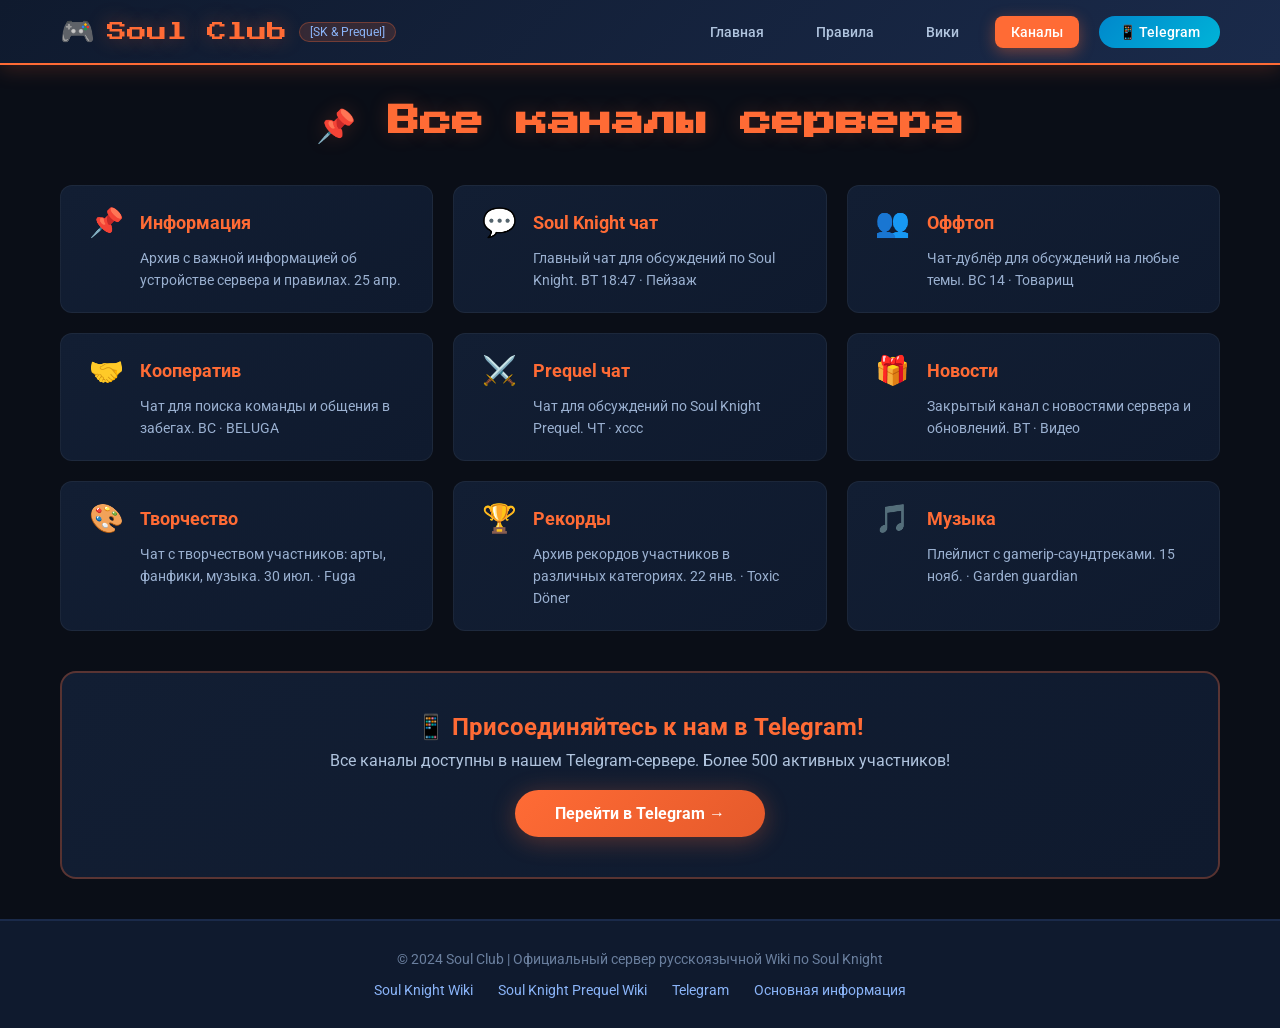
==== channels.html @ d9c72de7 "Add files via upload" ====
<!DOCTYPE html>
<html lang="ru">
<head>
    <meta charset="UTF-8">
    <meta name="viewport" content="width=device-width, initial-scale=1.0">
    <title>Soul Club - Каналы</title>
    <link rel="preconnect" href="https://fonts.googleapis.com">
    <link rel="preconnect" href="https://fonts.gstatic.com" crossorigin>
    <link href="https://fonts.googleapis.com/css2?family=Press+Start+2P&family=Roboto:wght@300;400;700&display=swap" rel="stylesheet">
    <link rel="stylesheet" href="style.css">
</head>
<body>
    <nav class="navbar">
        <div class="nav-container">
            <div class="nav-logo">
                <span class="logo-icon">🎮</span>
                <span class="logo-text">Soul Club</span>
                <span class="logo-sub">[SK & Prequel]</span>
            </div>
            <ul class="nav-menu">
                <li><a href="index.html" class="nav-link">Главная</a></li>
                <li><a href="rules.html" class="nav-link">Правила</a></li>
                <li><a href="wiki.html" class="nav-link">Вики</a></li>
                <li><a href="channels.html" class="nav-link active">Каналы</a></li>
                <li><a href="https://t.me/soul_knight_club" target="_blank" class="nav-link telegram-link">📱 Telegram</a></li>
            </ul>
        </div>
    </nav>

    <main>
        <div class="channels-page">
            <div class="container">
                <h1 class="page-title">📌 Все каналы сервера</h1>
                
                <div class="channels-list">
                    <a href="https://t.me/soul_knight_club/34295" target="_blank" class="channel-card">
                        <div class="channel-header">
                            <span class="channel-emoji">📌</span>
                            <h3>Информация</h3>
                        </div>
                        <p>Архив с важной информацией об устройстве сервера и правилах. 25 апр.</p>
                    </a>

                    <a href="https://t.me/soul_knight_club/1" target="_blank" class="channel-card">
                        <div class="channel-header">
                            <span class="channel-emoji">💬</span>
                            <h3>Soul Knight чат</h3>
                        </div>
                        <p>Главный чат для обсуждений по Soul Knight. ВТ 18:47 · Пейзаж</p>
                    </a>

                    <a href="https://t.me/soul_knight_club/34290" target="_blank" class="channel-card">
                        <div class="channel-header">
                            <span class="channel-emoji">👥</span>
                            <h3>Оффтоп</h3>
                        </div>
                        <p>Чат-дублёр для обсуждений на любые темы. ВС 14 · Товарищ</p>
                    </a>

                    <a href="https://t.me/soul_knight_club/34321" target="_blank" class="channel-card">
                        <div class="channel-header">
                            <span class="channel-emoji">🤝</span>
                            <h3>Кооператив</h3>
                        </div>
                        <p>Чат для поиска команды и общения в забегах. ВС · BELUGA</p>
                    </a>

                    <a href="https://t.me/soul_knight_club/70104" target="_blank" class="channel-card">
                        <div class="channel-header">
                            <span class="channel-emoji">⚔️</span>
                            <h3>Prequel чат</h3>
                        </div>
                        <p>Чат для обсуждений по Soul Knight Prequel. ЧТ · хссс</p>
                    </a>

                    <a href="https://t.me/soul_knight_club/43738" target="_blank" class="channel-card">
                        <div class="channel-header">
                            <span class="channel-emoji">🎁</span>
                            <h3>Новости</h3>
                        </div>
                        <p>Закрытый канал с новостями сервера и обновлений. ВТ · Видео</p>
                    </a>

                    <a href="https://t.me/soul_knight_club/34453" target="_blank" class="channel-card">
                        <div class="channel-header">
                            <span class="channel-emoji">🎨</span>
                            <h3>Творчество</h3>
                        </div>
                        <p>Чат с творчеством участников: арты, фанфики, музыка. 30 июл. · Fuga</p>
                    </a>

                    <a href="https://t.me/soul_knight_club/34344" target="_blank" class="channel-card">
                        <div class="channel-header">
                            <span class="channel-emoji">🏆</span>
                            <h3>Рекорды</h3>
                        </div>
                        <p>Архив рекордов участников в различных категориях. 22 янв. · Toxic Döner</p>
                    </a>

                    <a href="https://t.me/soul_knight_club/34315" target="_blank" class="channel-card">
                        <div class="channel-header">
                            <span class="channel-emoji">🎵</span>
                            <h3>Музыка</h3>
                        </div>
                        <p>Плейлист с gamerip-саундтреками. 15 нояб. · Garden guardian</p>
                    </a>
                </div>

                <div class="telegram-invite">
                    <h2>📱 Присоединяйтесь к нам в Telegram!</h2>
                    <p>Все каналы доступны в нашем Telegram-сервере. Более 500 активных участников!</p>
                    <a href="https://t.me/soul_knight_club" target="_blank" class="btn-primary">Перейти в Telegram →</a>
                </div>
            </div>
        </div>
    </main>

    <footer class="footer">
        <div class="footer-content">
            <p>© 2024 Soul Club | Официальный сервер русскоязычной Wiki по Soul Knight</p>
            <div class="footer-links">
                <a href="https://soul-knight.fandom.com/ru" target="_blank">Soul Knight Wiki</a>
                <a href="https://soul-knight-prequel.fandom.com/ru" target="_blank">Soul Knight Prequel Wiki</a>
                <a href="https://t.me/soul_knight_club" target="_blank">Telegram</a>
                <a href="https://t.me/soul_knight_club/34295" target="_blank">Основная информация</a>
            </div>
        </div>
    </footer>
</body>
</html>
---- style.css ----
* {
    margin: 0;
    padding: 0;
    box-sizing: border-box;
}

body {
    font-family: 'Roboto', sans-serif;
    background: #0a0e17;
    color: #e0e0e0;
    min-height: 100vh;
    display: flex;
    flex-direction: column;
}

.container {
    max-width: 1200px;
    margin: 0 auto;
    padding: 0 20px;
}

/* ===== NAVBAR ===== */
.navbar {
    background: linear-gradient(135deg, #0f1a2e 0%, #1a2a4a 100%);
    padding: 15px 0;
    border-bottom: 2px solid #ff6b35;
    position: sticky;
    top: 0;
    z-index: 1000;
    box-shadow: 0 4px 20px rgba(255, 107, 53, 0.2);
}

.nav-container {
    max-width: 1200px;
    margin: 0 auto;
    padding: 0 20px;
    display: flex;
    justify-content: space-between;
    align-items: center;
    flex-wrap: wrap;
}

.nav-logo {
    display: flex;
    align-items: center;
    gap: 12px;
}

.logo-icon {
    font-size: 28px;
}

.logo-text {
    font-family: 'Press Start 2P', cursive;
    font-size: 20px;
    color: #ff6b35;
    text-shadow: 0 0 20px rgba(255, 107, 53, 0.4);
}

.logo-sub {
    font-size: 12px;
    color: #8ab4f8;
    background: rgba(255, 107, 53, 0.15);
    padding: 2px 10px;
    border-radius: 20px;
    border: 1px solid rgba(255, 107, 53, 0.3);
}

.nav-menu {
    display: flex;
    list-style: none;
    gap: 20px;
    align-items: center;
    flex-wrap: wrap;
}

.nav-link {
    color: #b0c4de;
    text-decoration: none;
    font-weight: 500;
    padding: 8px 16px;
    border-radius: 8px;
    transition: all 0.3s ease;
    font-size: 14px;
}

.nav-link:hover {
    background: rgba(255, 107, 53, 0.2);
    color: #ff6b35;
    transform: translateY(-2px);
}

.nav-link.active {
    background: #ff6b35;
    color: #fff;
    box-shadow: 0 4px 15px rgba(255, 107, 53, 0.4);
}

.telegram-link {
    background: linear-gradient(135deg, #0088cc, #00b4d8);
    color: #fff !important;
    border-radius: 25px;
    padding: 8px 20px !important;
}

.telegram-link:hover {
    background: linear-gradient(135deg, #00aaff, #0088cc) !important;
    transform: translateY(-2px) scale(1.02);
    box-shadow: 0 4px 20px rgba(0, 136, 204, 0.4);
}

/* ===== FOOTER ===== */
.footer {
    background: #0f1a2e;
    border-top: 2px solid #1a2a4a;
    padding: 30px 0;
    margin-top: auto;
}

.footer-content {
    max-width: 1200px;
    margin: 0 auto;
    padding: 0 20px;
    text-align: center;
}

.footer p {
    color: #6a7f9e;
    font-size: 14px;
}

.footer-links {
    display: flex;
    justify-content: center;
    gap: 25px;
    margin-top: 15px;
    flex-wrap: wrap;
}

.footer-links a {
    color: #8ab4f8;
    text-decoration: none;
    font-size: 14px;
    transition: color 0.3s ease;
}

.footer-links a:hover {
    color: #ff6b35;
}

/* ===== HERO ===== */
.hero {
    background: linear-gradient(135deg, #0a0e17 0%, #1a2a4a 100%);
    padding: 80px 20px;
    text-align: center;
    border-bottom: 3px solid #ff6b35;
    position: relative;
    overflow: hidden;
}

.hero::before {
    content: '';
    position: absolute;
    top: -50%;
    left: -50%;
    width: 200%;
    height: 200%;
    background: radial-gradient(ellipse at center, rgba(255, 107, 53, 0.05) 0%, transparent 70%);
    animation: heroGlow 10s ease-in-out infinite;
}

@keyframes heroGlow {
    0%, 100% { transform: translate(0, 0); }
    50% { transform: translate(30px, -30px); }
}

.hero-content {
    position: relative;
    z-index: 1;
}

.hero-title {
    font-family: 'Press Start 2P', cursive;
    font-size: 56px;
    color: #ff6b35;
    text-shadow: 0 0 40px rgba(255, 107, 53, 0.3);
    margin-bottom: 10px;
}

.hero-subtitle {
    font-size: 24px;
    color: #8ab4f8;
    margin-bottom: 20px;
}

.hero-stats {
    display: flex;
    justify-content: center;
    gap: 40px;
    margin: 20px 0 30px;
    font-size: 18px;
    color: #b0c4de;
}

.hero-stats span {
    background: rgba(255, 255, 255, 0.05);
    padding: 8px 20px;
    border-radius: 30px;
    border: 1px solid rgba(255, 255, 255, 0.1);
}

/* ===== BUTTONS ===== */
.btn-primary {
    display: inline-block;
    background: linear-gradient(135deg, #ff6b35, #e55a2b);
    color: #fff;
    padding: 14px 40px;
    border-radius: 30px;
    text-decoration: none;
    font-weight: 700;
    font-size: 16px;
    transition: all 0.3s ease;
    box-shadow: 0 4px 25px rgba(255, 107, 53, 0.3);
    border: none;
    cursor: pointer;
}

.btn-primary:hover {
    transform: translateY(-3px) scale(1.02);
    box-shadow: 0 8px 40px rgba(255, 107, 53, 0.5);
}

.btn-secondary {
    display: inline-block;
    background: transparent;
    color: #8ab4f8;
    padding: 12px 30px;
    border-radius: 30px;
    text-decoration: none;
    font-weight: 700;
    font-size: 14px;
    border: 2px solid #8ab4f8;
    transition: all 0.3s ease;
}

.btn-secondary:hover {
    background: #8ab4f8;
    color: #0a0e17;
    transform: translateY(-2px);
}

/* ===== SECTIONS ===== */
.section-title {
    font-family: 'Press Start 2P', cursive;
    font-size: 28px;
    text-align: center;
    margin-bottom: 40px;
    color: #ff6b35;
    text-shadow: 0 0 20px rgba(255, 107, 53, 0.2);
}

section {
    padding: 60px 0;
}

/* ===== FEATURES ===== */
.feature-grid {
    display: grid;
    grid-template-columns: repeat(auto-fit, minmax(250px, 1fr));
    gap: 30px;
}

.feature-card {
    background: linear-gradient(145deg, #121e33, #0f1a2e);
    padding: 30px;
    border-radius: 16px;
    text-align: center;
    border: 1px solid rgba(255, 255, 255, 0.05);
    transition: all 0.4s ease;
    position: relative;
    overflow: hidden;
}

.feature-card::before {
    content: '';
    position: absolute;
    top: 0;
    left: 0;
    right: 0;
    bottom: 0;
    background: linear-gradient(135deg, rgba(255, 107, 53, 0.1), transparent);
    opacity: 0;
    transition: opacity 0.4s ease;
}

.feature-card:hover {
    transform: translateY(-10px);
    border-color: #ff6b35;
    box-shadow: 0 15px 40px rgba(255, 107, 53, 0.15);
}

.feature-card:hover::before {
    opacity: 1;
}

.feature-icon {
    font-size: 48px;
    margin-bottom: 15px;
    display: block;
}

.feature-card h3 {
    color: #ff6b35;
    margin-bottom: 10px;
    position: relative;
    z-index: 1;
}

.feature-card p {
    color: #9ab0d0;
    font-size: 14px;
    line-height: 1.6;
    position: relative;
    z-index: 1;
}

.feature-link {
    display: inline-block;
    margin-top: 15px;
    color: #8ab4f8;
    text-decoration: none;
    font-weight: 500;
    transition: color 0.3s ease;
    position: relative;
    z-index: 1;
}

.feature-link:hover {
    color: #ff6b35;
}

/* ===== CHANNELS PREVIEW ===== */
.channels-preview {
    background: #0f1a2e;
}

.channels-grid {
    display: grid;
    grid-template-columns: repeat(auto-fit, minmax(200px, 1fr));
    gap: 15px;
}

.channel-item {
    background: rgba(255, 255, 255, 0.03);
    padding: 15px 20px;
    border-radius: 10px;
    display: flex;
    align-items: center;
    gap: 12px;
    border: 1px solid rgba(255, 255, 255, 0.05);
    transition: all 0.3s ease;
    text-decoration: none;
    color: inherit;
}

.channel-item:hover {
    background: rgba(255, 107, 53, 0.1);
    border-color: #ff6b35;
    transform: translateX(5px);
}

.channel-icon {
    font-size: 24px;
    width: 32px;
    text-align: center;
}

.channel-name {
    font-weight: 600;
    color: #e0e0e0;
    font-size: 14px;
}

.channel-desc {
    font-size: 11px;
    color: #6a7f9e;
    margin-left: auto;
    white-space: nowrap;
}

/* ===== RULES PAGE ===== */
.rules-page {
    padding: 40px 0;
}

.page-title {
    font-family: 'Press Start 2P', cursive;
    font-size: 32px;
    text-align: center;
    color: #ff6b35;
    margin-bottom: 40px;
    text-shadow: 0 0 20px rgba(255, 107, 53, 0.2);
}

.rules-content {
    max-width: 900px;
    margin: 0 auto;
}

.rule-section {
    background: linear-gradient(145deg, #121e33, #0f1a2e);
    padding: 25px 30px;
    border-radius: 12px;
    margin-bottom: 25px;
    border-left: 4px solid #ff6b35;
}

.rule-section h2 {
    color: #ff6b35;
    margin-bottom: 15px;
    font-size: 20px;
}

.rule-section p {
    color: #b0c4de;
    line-height: 1.8;
    margin-bottom: 10px;
}

.rule-section ul {
    list-style: none;
    padding-left: 0;
}

.rule-section ul li {
    padding: 6px 0;
    padding-left: 25px;
    position: relative;
    color: #9ab0d0;
    line-height: 1.6;
}

.rule-section ul li::before {
    content: '▸';
    position: absolute;
    left: 0;
    color: #ff6b35;
}

.punishment-system {
    display: grid;
    grid-template-columns: repeat(auto-fit, minmax(180px, 1fr));
    gap: 15px;
    margin-top: 15px;
}

.punishment-card {
    background: rgba(255, 255, 255, 0.03);
    padding: 15px;
    border-radius: 10px;
    border: 1px solid rgba(255, 255, 255, 0.05);
}

.punishment-card h3 {
    color: #ff6b35;
    font-size: 16px;
    margin-bottom: 5px;
}

.punishment-card p {
    color: #9ab0d0;
    font-size: 13px;
    line-height: 1.5;
}

/* ===== WIKI PAGE ===== */
.wiki-page {
    padding: 40px 0;
}

.wiki-grid {
    display: grid;
    grid-template-columns: repeat(auto-fit, minmax(280px, 1fr));
    gap: 30px;
    margin-bottom: 40px;
}

.wiki-card {
    background: linear-gradient(145deg, #121e33, #0f1a2e);
    padding: 30px;
    border-radius: 16px;
    border: 1px solid rgba(255, 255, 255, 0.05);
    transition: all 0.4s ease;
    text-align: center;
}

.wiki-card:hover {
    transform: translateY(-8px);
    border-color: #ff6b35;
    box-shadow: 0 15px 40px rgba(255, 107, 53, 0.1);
}

.wiki-icon {
    font-size: 48px;
    display: block;
    margin-bottom: 15px;
}

.wiki-card h2 {
    color: #ff6b35;
    font-size: 20px;
    margin-bottom: 10px;
}

.wiki-card p {
    color: #9ab0d0;
    font-size: 14px;
    line-height: 1.6;
    margin-bottom: 15px;
}

.wiki-card ul {
    list-style: none;
    padding: 0;
    text-align: left;
    margin-bottom: 20px;
}

.wiki-card ul li {
    padding: 5px 0;
    padding-left: 20px;
    position: relative;
    color: #b0c4de;
    font-size: 13px;
}

.wiki-card ul li::before {
    content: '★';
    position: absolute;
    left: 0;
    color: #ff6b35;
}

.wiki-info {
    max-width: 700px;
    margin: 0 auto;
}

.info-box {
    background: linear-gradient(145deg, #121e33, #0f1a2e);
    padding: 40px;
    border-radius: 16px;
    text-align: center;
    border: 2px solid #ff6b35;
}

.info-box h3 {
    color: #ff6b35;
    font-size: 22px;
    margin-bottom: 15px;
}

.info-box p {
    color: #b0c4de;
    line-height: 1.8;
    margin-bottom: 10px;
}

/* ===== CHANNELS PAGE ===== */
.channels-page {
    padding: 40px 0;
}

.channels-list {
    display: grid;
    grid-template-columns: repeat(auto-fit, minmax(300px, 1fr));
    gap: 20px;
    margin-bottom: 40px;
}

.channel-card {
    background: linear-gradient(145deg, #121e33, #0f1a2e);
    padding: 20px 25px;
    border-radius: 12px;
    border: 1px solid rgba(255, 255, 255, 0.05);
    transition: all 0.3s ease;
    text-decoration: none;
    color: inherit;
    display: block;
}

.channel-card:hover {
    border-color: #ff6b35;
    transform: translateX(5px);
}

.channel-header {
    display: flex;
    align-items: center;
    gap: 14px;
    margin-bottom: 8px;
}

.channel-emoji {
    font-size: 28px;
    width: 40px;
    text-align: center;
}

.channel-card h3 {
    color: #ff6b35;
    font-size: 18px;
}

.channel-card p {
    color: #9ab0d0;
    font-size: 14px;
    line-height: 1.6;
    padding-left: 54px;
}

.telegram-invite {
    text-align: center;
    padding: 40px 20px;
    background: linear-gradient(145deg, #121e33, #0f1a2e);
    border-radius: 16px;
    border: 2px solid rgba(255, 107, 53, 0.3);
}

.telegram-invite h2 {
    color: #ff6b35;
    margin-bottom: 10px;
}

.telegram-invite p {
    color: #b0c4de;
    margin-bottom: 20px;
}

/* ===== RESPONSIVE ===== */
@media (max-width: 768px) {
    .nav-container {
        flex-direction: column;
        gap: 15px;
    }

    .nav-menu {
        justify-content: center;
        gap: 10px;
    }

    .nav-link {
        font-size: 12px;
        padding: 6px 12px;
    }

    .hero-title {
        font-size: 32px;
    }

    .hero-subtitle {
        font-size: 18px;
    }

    .hero-stats {
        flex-direction: column;
        gap: 10px;
        align-items: center;
    }

    .section-title {
        font-size: 20px;
    }

    .page-title {
        font-size: 24px;
    }

    .feature-grid {
        grid-template-columns: 1fr;
    }

    .punishment-system {
        grid-template-columns: 1fr;
    }

    .wiki-grid {
        grid-template-columns: 1fr;
    }

    .channels-list {
        grid-template-columns: 1fr;
    }

    .channels-grid {
        grid-template-columns: 1fr;
    }

    .footer-links {
        flex-direction: column;
        gap: 10px;
    }
}
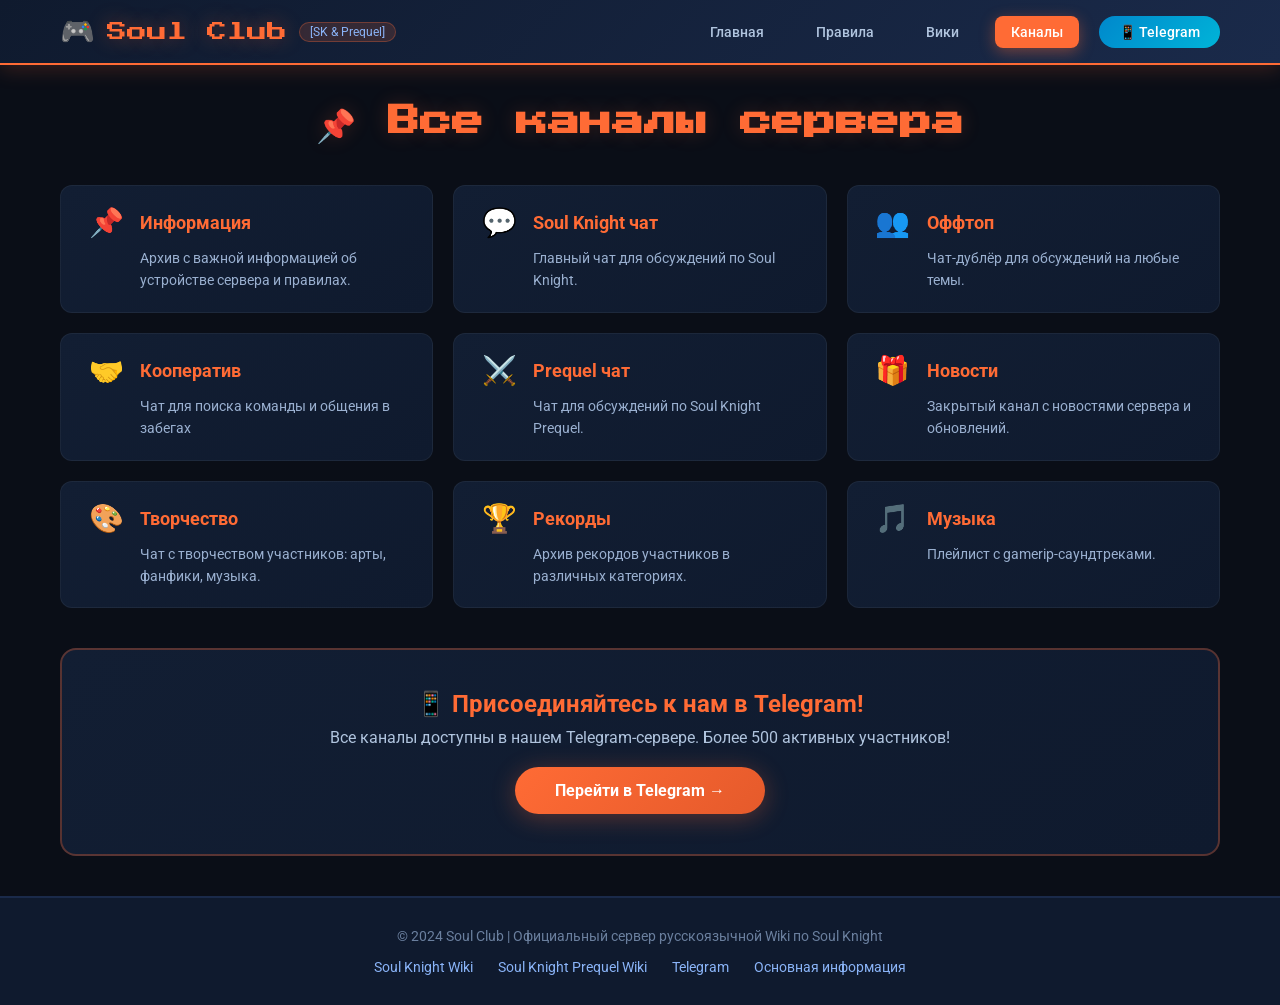
==== commit 8002ddf4: "Update channels.html" ====
--- a/channels.html
+++ b/channels.html
@@ -26,86 +26,75 @@
             </ul>
         </div>
     </nav>
-
     <main>
         <div class="channels-page">
             <div class="container">
                 <h1 class="page-title">📌 Все каналы сервера</h1>
-                
                 <div class="channels-list">
                     <a href="https://t.me/soul_knight_club/34295" target="_blank" class="channel-card">
                         <div class="channel-header">
                             <span class="channel-emoji">📌</span>
                             <h3>Информация</h3>
                         </div>
-                        <p>Архив с важной информацией об устройстве сервера и правилах. 25 апр.</p>
+                        <p>Архив с важной информацией об устройстве сервера и правилах.</p>
                     </a>
-
                     <a href="https://t.me/soul_knight_club/1" target="_blank" class="channel-card">
                         <div class="channel-header">
                             <span class="channel-emoji">💬</span>
                             <h3>Soul Knight чат</h3>
                         </div>
-                        <p>Главный чат для обсуждений по Soul Knight. ВТ 18:47 · Пейзаж</p>
+                        <p>Главный чат для обсуждений по Soul Knight.</p>
                     </a>
-
                     <a href="https://t.me/soul_knight_club/34290" target="_blank" class="channel-card">
                         <div class="channel-header">
                             <span class="channel-emoji">👥</span>
                             <h3>Оффтоп</h3>
                         </div>
-                        <p>Чат-дублёр для обсуждений на любые темы. ВС 14 · Товарищ</p>
+                        <p>Чат-дублёр для обсуждений на любые темы.</p>
                     </a>
-
                     <a href="https://t.me/soul_knight_club/34321" target="_blank" class="channel-card">
                         <div class="channel-header">
                             <span class="channel-emoji">🤝</span>
                             <h3>Кооператив</h3>
                         </div>
-                        <p>Чат для поиска команды и общения в забегах. ВС · BELUGA</p>
+                        <p>Чат для поиска команды и общения в забегах</p>
                     </a>
-
                     <a href="https://t.me/soul_knight_club/70104" target="_blank" class="channel-card">
                         <div class="channel-header">
                             <span class="channel-emoji">⚔️</span>
                             <h3>Prequel чат</h3>
                         </div>
-                        <p>Чат для обсуждений по Soul Knight Prequel. ЧТ · хссс</p>
+                        <p>Чат для обсуждений по Soul Knight Prequel.</p>
                     </a>
-
                     <a href="https://t.me/soul_knight_club/43738" target="_blank" class="channel-card">
                         <div class="channel-header">
                             <span class="channel-emoji">🎁</span>
                             <h3>Новости</h3>
                         </div>
-                        <p>Закрытый канал с новостями сервера и обновлений. ВТ · Видео</p>
+                        <p>Закрытый канал с новостями сервера и обновлений.</p>
                     </a>
-
                     <a href="https://t.me/soul_knight_club/34453" target="_blank" class="channel-card">
                         <div class="channel-header">
                             <span class="channel-emoji">🎨</span>
                             <h3>Творчество</h3>
                         </div>
-                        <p>Чат с творчеством участников: арты, фанфики, музыка. 30 июл. · Fuga</p>
+                        <p>Чат с творчеством участников: арты, фанфики, музыка.</p>
                     </a>
-
                     <a href="https://t.me/soul_knight_club/34344" target="_blank" class="channel-card">
                         <div class="channel-header">
                             <span class="channel-emoji">🏆</span>
                             <h3>Рекорды</h3>
                         </div>
-                        <p>Архив рекордов участников в различных категориях. 22 янв. · Toxic Döner</p>
+                        <p>Архив рекордов участников в различных категориях.</p>
                     </a>
-
                     <a href="https://t.me/soul_knight_club/34315" target="_blank" class="channel-card">
                         <div class="channel-header">
                             <span class="channel-emoji">🎵</span>
                             <h3>Музыка</h3>
                         </div>
-                        <p>Плейлист с gamerip-саундтреками. 15 нояб. · Garden guardian</p>
+                        <p>Плейлист с gamerip-саундтреками.</p>
                     </a>
                 </div>
-
                 <div class="telegram-invite">
                     <h2>📱 Присоединяйтесь к нам в Telegram!</h2>
                     <p>Все каналы доступны в нашем Telegram-сервере. Более 500 активных участников!</p>
@@ -114,7 +103,6 @@
             </div>
         </div>
     </main>
-
     <footer class="footer">
         <div class="footer-content">
             <p>© 2024 Soul Club | Официальный сервер русскоязычной Wiki по Soul Knight</p>
@@ -127,4 +115,4 @@
         </div>
     </footer>
 </body>
-</html>+</html>
